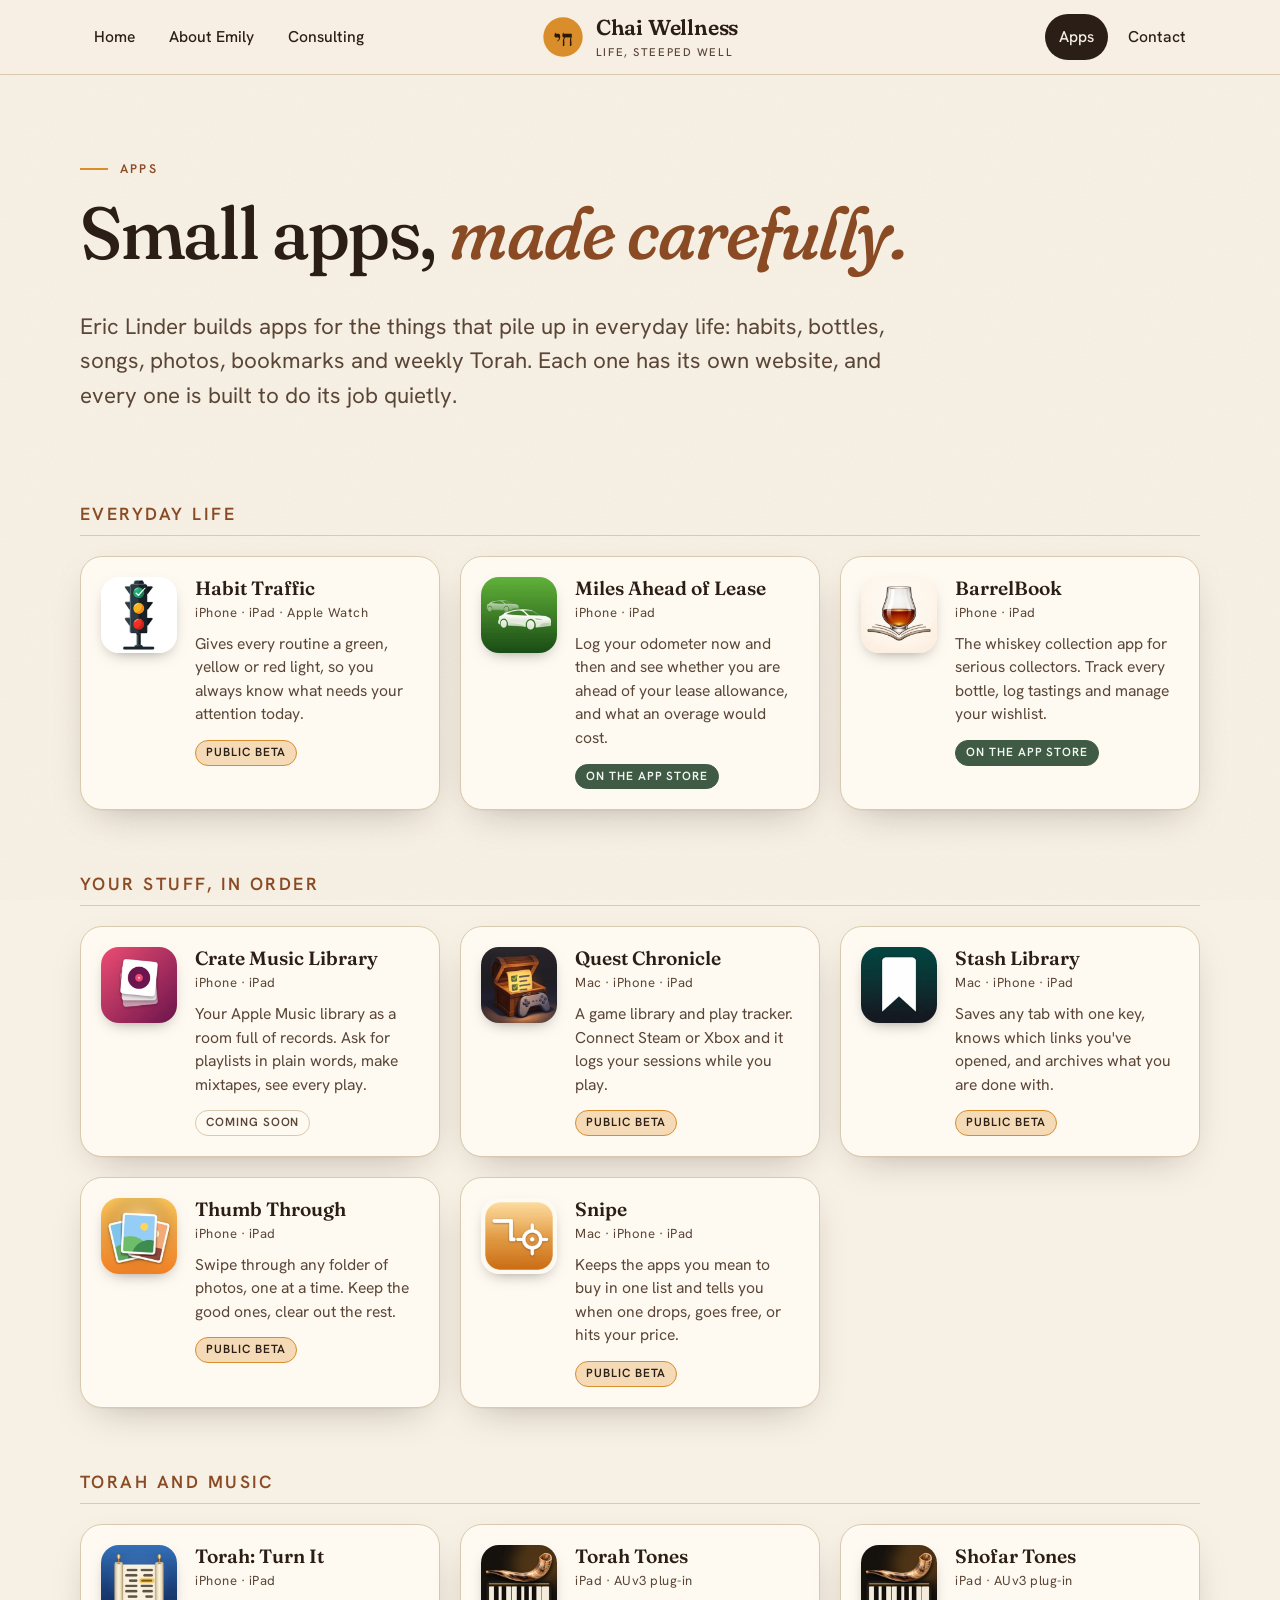
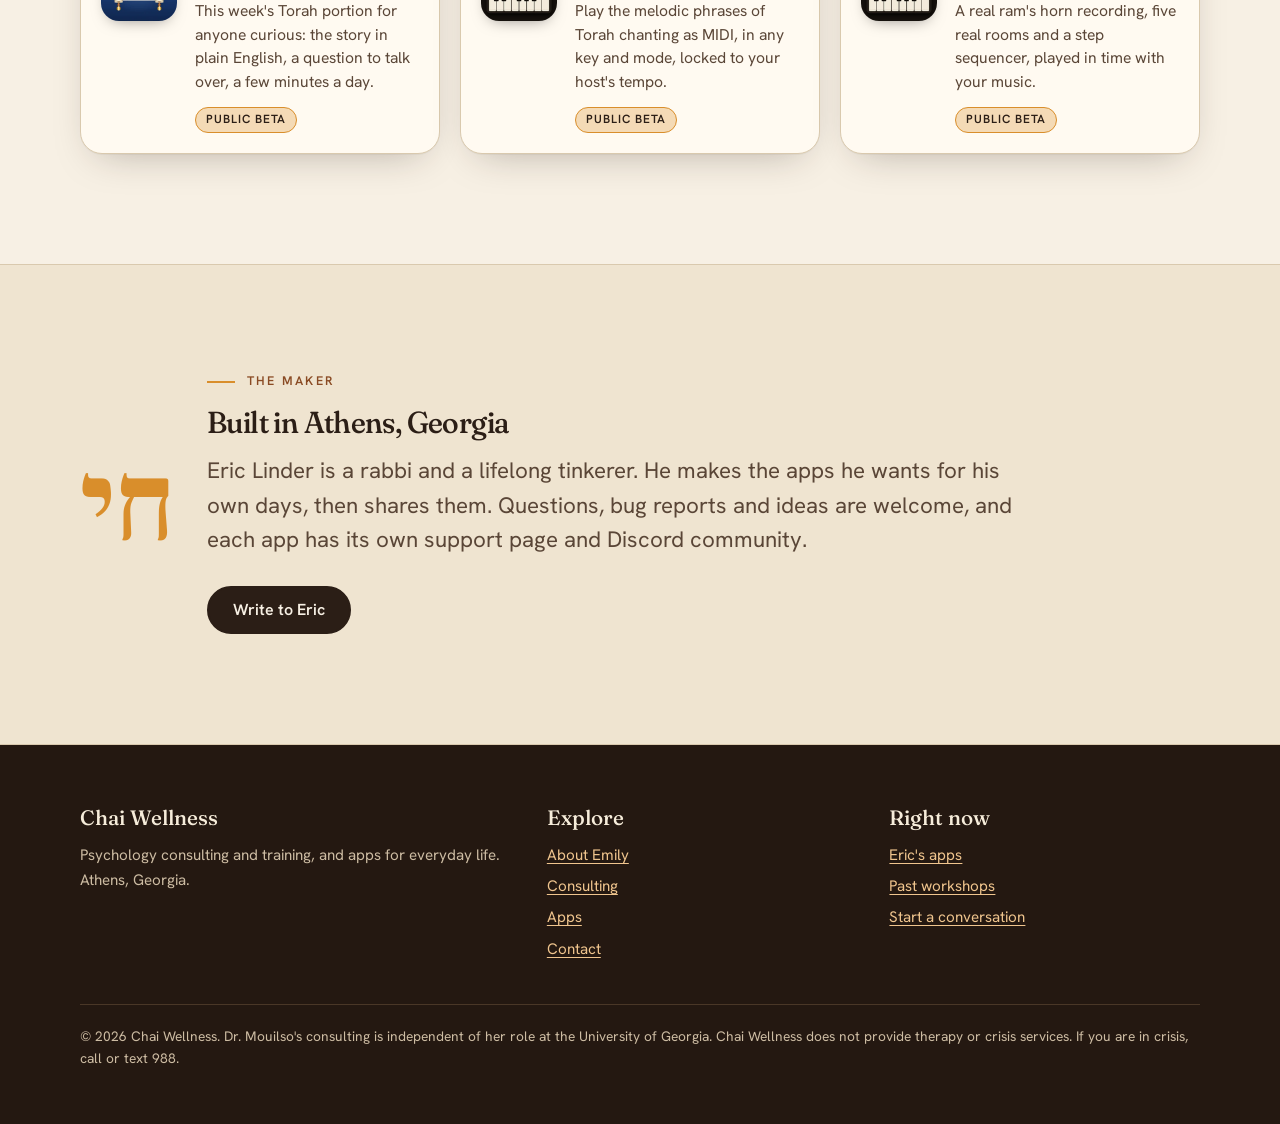
==== apps.html @ d5beda2e "Chai Wellness website" ====
<!doctype html>
<html lang="en">
<head>
<meta charset="utf-8">
<meta name="viewport" content="width=device-width, initial-scale=1">
<title>Apps by Eric Linder | Chai Wellness</title>
<meta name="description" content="Eleven small, careful apps for iPhone, iPad, Mac and Apple Watch: habits, collections, music, photos, prices, and Torah.">
<meta property="og:title" content="Apps by Eric Linder | Chai Wellness">
<meta property="og:description" content="Eleven small, careful apps for iPhone, iPad, Mac and Apple Watch: habits, collections, music, photos, prices, and Torah.">
<meta property="og:type" content="website">
<meta property="og:image" content="og-image.jpg">
<meta name="twitter:card" content="summary_large_image">
<meta name="theme-color" content="#f7f0e4">
<link rel="icon" href="favicon.svg" type="image/svg+xml">
<link rel="apple-touch-icon" href="apple-touch-icon.png">
<link rel="preconnect" href="https://fonts.googleapis.com"><link rel="preconnect" href="https://fonts.gstatic.com" crossorigin><link rel="stylesheet" href="https://fonts.googleapis.com/css2?family=Fraunces:ital,opsz,wght,SOFT@0,9..144,300..700,0..100;1,9..144,300..700,0..100&amp;family=Frank+Ruhl+Libre:wght@700&amp;family=Hanken+Grotesk:wght@400;500;600&amp;display=swap">
<link rel="stylesheet" href="style.css">
</head>
<body>
<a class="skip" href="#main">Skip to content</a>
<header class="site-head"><div class="wrap bar">
<nav class="left" aria-label="Main"><a href="index.html">Home</a><a href="emily.html">About Emily</a><a href="consulting.html">Consulting</a></nav>
<a class="brand" href="index.html" aria-label="Chai Wellness, home"><svg class="mark" viewBox="0 0 64 64" aria-hidden="true"><circle cx="32" cy="32" r="30" fill="#d98e2b"/><text x="32" y="45" text-anchor="middle" font-family="Frank Ruhl Libre, serif" font-weight="700" font-size="34" fill="#2b1a0a" direction="rtl">חי</text></svg><span><b>Chai Wellness</b><small>Life, steeped well</small></span></a>
<nav class="right" aria-label="More"><a href="apps.html" aria-current="page">Apps</a><a href="contact.html">Contact</a></nav>
</div></header>
<main id="main">

<section class="page-title"><div class="wrap">
<p class="eyebrow">Apps</p>
<h1>Small apps, <em>made carefully.</em></h1>
<p class="lede">Eric Linder builds apps for the things that pile up in everyday life: habits, bottles, songs, photos, bookmarks and weekly Torah. Each one has its own website, and every one is built to do its job quietly.</p>
</div></section>

<section id="all" style="padding-top:20px"><div class="wrap">
<div class="app-group"><h3>Everyday life</h3><div class="apps"><a class="app" href="https://habittraffic.com" rel="noopener"><img src="img/apps/habit-traffic.webp" width="76" height="76" alt="" loading="lazy"><div><h4>Habit Traffic</h4><div class="plat">iPhone · iPad · Apple Watch</div><p>Gives every routine a green, yellow or red light, so you always know what needs your attention today.</p><span class="tag beta">Public beta</span></div></a><a class="app" href="https://apps.apple.com/us/app/miles-ahead-of-lease/id6751857922" rel="noopener"><img src="img/apps/miles-ahead.webp" width="76" height="76" alt="" loading="lazy"><div><h4>Miles Ahead of Lease</h4><div class="plat">iPhone · iPad</div><p>Log your odometer now and then and see whether you are ahead of your lease allowance, and what an overage would cost.</p><span class="tag live">On the App Store</span></div></a><a class="app" href="https://apps.apple.com/us/app/barrelbook/id6751058765" rel="noopener"><img src="img/apps/barrelbook.webp" width="76" height="76" alt="" loading="lazy"><div><h4>BarrelBook</h4><div class="plat">iPhone · iPad</div><p>The whiskey collection app for serious collectors. Track every bottle, log tastings and manage your wishlist.</p><span class="tag live">On the App Store</span></div></a></div></div><div class="app-group"><h3>Your stuff, in order</h3><div class="apps"><a class="app" href="https://cratemusicapp.com" rel="noopener"><img src="img/apps/crate.webp" width="76" height="76" alt="" loading="lazy"><div><h4>Crate Music Library</h4><div class="plat">iPhone · iPad</div><p>Your Apple Music library as a room full of records. Ask for playlists in plain words, make mixtapes, see every play.</p><span class="tag soon">Coming soon</span></div></a><a class="app" href="https://questchronicleapp.com" rel="noopener"><img src="img/apps/quest-chronicle.webp" width="76" height="76" alt="" loading="lazy"><div><h4>Quest Chronicle</h4><div class="plat">Mac · iPhone · iPad</div><p>A game library and play tracker. Connect Steam or Xbox and it logs your sessions while you play.</p><span class="tag beta">Public beta</span></div></a><a class="app" href="https://stashlibraryapp.com" rel="noopener"><img src="img/apps/stash.webp" width="76" height="76" alt="" loading="lazy"><div><h4>Stash Library</h4><div class="plat">Mac · iPhone · iPad</div><p>Saves any tab with one key, knows which links you&#x27;ve opened, and archives what you are done with.</p><span class="tag beta">Public beta</span></div></a><a class="app" href="https://thumbthroughapp.com" rel="noopener"><img src="img/apps/thumb-through.webp" width="76" height="76" alt="" loading="lazy"><div><h4>Thumb Through</h4><div class="plat">iPhone · iPad</div><p>Swipe through any folder of photos, one at a time. Keep the good ones, clear out the rest.</p><span class="tag beta">Public beta</span></div></a><a class="app" href="https://snipeappsales.com" rel="noopener"><img src="img/apps/snipe.webp" width="76" height="76" alt="" loading="lazy"><div><h4>Snipe</h4><div class="plat">Mac · iPhone · iPad</div><p>Keeps the apps you mean to buy in one list and tells you when one drops, goes free, or hits your price.</p><span class="tag beta">Public beta</span></div></a></div></div><div class="app-group"><h3>Torah and music</h3><div class="apps"><a class="app" href="https://torahturnit.com" rel="noopener"><img src="img/apps/torah-turn-it.webp" width="76" height="76" alt="" loading="lazy"><div><h4>Torah: Turn It</h4><div class="plat">iPhone · iPad</div><p>This week&#x27;s Torah portion for anyone curious: the story in plain English, a question to talk over, a few minutes a day.</p><span class="tag beta">Public beta</span></div></a><a class="app" href="https://torahtones.com" rel="noopener"><img src="img/apps/torah-tones.webp" width="76" height="76" alt="" loading="lazy"><div><h4>Torah Tones</h4><div class="plat">iPad · AUv3 plug-in</div><p>Play the melodic phrases of Torah chanting as MIDI, in any key and mode, locked to your host&#x27;s tempo.</p><span class="tag beta">Public beta</span></div></a><a class="app" href="https://eroxx.github.io/shofartones-website/" rel="noopener"><img src="img/apps/shofar-tones.webp" width="76" height="76" alt="" loading="lazy"><div><h4>Shofar Tones</h4><div class="plat">iPad · AUv3 plug-in</div><p>A real ram&#x27;s horn recording, five real rooms and a step sequencer, played in time with your music.</p><span class="tag beta">Public beta</span></div></a></div></div>
</div></section>

<section class="band"><div class="wrap maker">
<div class="he" lang="he" dir="rtl" aria-hidden="true">חי</div>
<div>
<p class="eyebrow">The maker</p>
<h2 style="font-size:1.9rem">Built in Athens, Georgia</h2>
<p class="lede" style="margin-bottom:0">Eric Linder is a rabbi and a lifelong tinkerer. He makes the apps he wants for his own days, then shares them. Questions, bug reports and ideas are welcome, and each app has its own support page and Discord community.</p>
<div class="btn-row"><a class="btn" href="contact.html">Write to Eric</a></div>
</div>
</div></section>
</main>
<footer><div class="wrap">
<div class="foot">
<div><b>Chai Wellness</b><p>Psychology consulting and training, and apps for everyday life. Athens, Georgia.</p></div>
<div><b>Explore</b><ul><li><a href="emily.html">About Emily</a></li><li><a href="consulting.html">Consulting</a></li><li><a href="apps.html">Apps</a></li><li><a href="contact.html">Contact</a></li></ul></div>
<div><b>Right now</b><ul><li><a href="apps.html#all">Eric's apps</a></li><li><a href="consulting.html#engagements">Past workshops</a></li><li><a href="contact.html">Start a conversation</a></li></ul></div>
</div>
<p class="fine">&copy; 2026 Chai Wellness. Dr. Mouilso's consulting is independent of her role at the University of Georgia. Chai Wellness does not provide therapy or crisis services. If you are in crisis, call or text 988.</p>
</div></footer>
<script src="site.js" defer></script>
</body>
</html>
---- style.css ----
/* Chai Wellness: warm editorial. Paper, tea-brown ink, saffron and cardamom. */
:root {
  --paper: #f7f0e4;
  --paper-2: #efe4d0;
  --card: #fffaf1;
  --ink: #2b1e16;
  --ink-soft: #5a4637;
  --line: #d9c9ae;
  --chai: #8a4b24;
  --saffron: #d98e2b;
  --cardamom: #3f5b45;
  --on-dark: #f6ecda;
  --night: #241811;
  --shadow: 0 1px 0 rgba(43,30,22,.04), 0 14px 40px -18px rgba(43,30,22,.35);
  --display: "Fraunces", "Iowan Old Style", Georgia, serif;
  --body: "Hanken Grotesk", "Avenir Next", "Helvetica Neue", sans-serif;
  --hebrew: "Frank Ruhl Libre", "Times New Roman", serif;
  --max: 1120px;
  color-scheme: light dark;
}
@media (prefers-color-scheme: dark) {
  :root:not([data-theme="light"]) {
    --paper: #1c140e; --paper-2: #261b13; --card: #2a1e15;
    --ink: #f3e9d8; --ink-soft: #cdbca3; --line: #4a3727;
    --chai: #e6a465; --cardamom: #9cc2a3; --night: #120c08;
    --shadow: 0 14px 40px -18px rgba(0,0,0,.7);
  }
}
* { box-sizing: border-box; }
[hidden] { display: none !important; }
html { scroll-behavior: smooth; }
body {
  margin: 0; background: var(--paper); color: var(--ink);
  font: 400 1.0625rem/1.65 var(--body); -webkit-font-smoothing: antialiased;
}
body::before { /* paper grain */
  content: ""; position: fixed; inset: 0; pointer-events: none; z-index: 0; opacity: .5;
  background-image: url("data:image/svg+xml;utf8,<svg xmlns='http://www.w3.org/2000/svg' width='160' height='160'><filter id='n'><feTurbulence type='fractalNoise' baseFrequency='.85' numOctaves='2' stitchTiles='stitch'/><feColorMatrix values='0 0 0 0 .35  0 0 0 0 .25  0 0 0 0 .15  0 0 0 .055 0'/></filter><rect width='100%' height='100%' filter='url(%23n)'/></svg>");
}
main, header, footer { position: relative; z-index: 1; }
a { color: var(--chai); text-underline-offset: .2em; text-decoration-thickness: 1px; }
a:hover { text-decoration-thickness: 2px; }
:focus-visible { outline: 3px solid var(--saffron); outline-offset: 3px; border-radius: 4px; }
img { max-width: 100%; display: block; }
.wrap { width: min(var(--max), 100% - 40px); margin-inline: auto; }
.skip { position: absolute; left: -999px; top: 8px; background: var(--ink); color: var(--paper); padding: 10px 14px; border-radius: 8px; z-index: 10; }
.skip:focus { left: 12px; }

/* ---------- header: name centered, links either side (the theme she likes) ---------- */
.site-head { border-bottom: 1px solid var(--line); background: color-mix(in srgb, var(--paper) 88%, transparent); backdrop-filter: blur(10px); position: sticky; top: 0; z-index: 5; }
.bar { display: grid; grid-template-columns: 1fr auto 1fr; align-items: center; gap: 24px; padding: 14px 0; }
.bar nav { display: flex; gap: 6px; }
.bar nav.left { justify-content: flex-start; }
.bar nav.right { justify-content: flex-end; }
.bar nav a { color: var(--ink); text-decoration: none; font-weight: 500; font-size: .98rem; padding: 10px 14px; border-radius: 999px; transition: background .15s; }
.bar nav a:hover { background: var(--paper-2); }
.bar nav a[aria-current="page"] { background: var(--ink); color: var(--paper); }
.brand { display: flex; align-items: center; gap: 12px; text-decoration: none; color: var(--ink); }
.brand .mark { width: 42px; height: 42px; }
.brand b { font: 600 1.35rem/1 var(--display); font-variation-settings: "SOFT" 100, "opsz" 36; letter-spacing: -.01em; }
.brand small { display: block; font: 500 .7rem/1.2 var(--body); letter-spacing: .14em; text-transform: uppercase; color: var(--ink-soft); margin-top: 3px; }
@media (max-width: 860px) {
  .bar { grid-template-columns: 1fr; justify-items: center; gap: 8px; padding: 12px 0 8px; }
  .brand { order: -1; }
  .bar nav { flex-wrap: wrap; justify-content: center !important; gap: 2px; }
  .bar nav a { padding: 8px 12px; font-size: .95rem; }
  .site-head { position: static; }
}

/* ---------- type ---------- */
h1, h2, h3 { font-family: var(--display); font-variation-settings: "SOFT" 60, "opsz" 72; font-weight: 500; line-height: 1.08; letter-spacing: -.02em; margin: 0 0 .5em; }
h1 { font-size: clamp(2.5rem, 6vw, 4.6rem); }
h2 { font-size: clamp(1.8rem, 3.6vw, 2.7rem); }
h3 { font-size: 1.35rem; letter-spacing: -.01em; }
h1 em, h2 em { font-style: italic; color: var(--chai); font-variation-settings: "SOFT" 100, "opsz" 72; }
p { margin: 0 0 1em; }
.eyebrow { font: 600 .78rem/1 var(--body); letter-spacing: .18em; text-transform: uppercase; color: var(--chai); margin-bottom: 18px; display: flex; align-items: center; gap: 12px; }
.eyebrow::before { content: ""; width: 28px; height: 2px; background: var(--saffron); }
.lede { font-size: clamp(1.15rem, 1.8vw, 1.4rem); line-height: 1.55; color: var(--ink-soft); max-width: 36em; }
.he { font-family: var(--hebrew); font-weight: 700; }
section { padding: clamp(56px, 9vw, 110px) 0; }
.band { background: var(--paper-2); border-block: 1px solid var(--line); }
.dark-band { background: var(--night); color: var(--on-dark); --ink-soft: #cdbca3; --chai: #f0b36f; border: 0; }
.dark-band .lede { color: #d8c8ae; }

/* ---------- buttons ---------- */
.btn { display: inline-flex; align-items: center; gap: 10px; min-height: 48px; padding: 0 24px; border-radius: 999px; background: var(--ink); color: var(--paper); text-decoration: none; font-weight: 600; border: 2px solid var(--ink); transition: transform .15s, background .15s, color .15s; cursor: pointer; font-size: 1rem; font-family: inherit; }
.btn:hover { transform: translateY(-2px); }
.btn.ghost { background: transparent; color: var(--ink); }
.btn.ghost:hover { background: var(--ink); color: var(--paper); }
.dark-band .btn { background: var(--saffron); border-color: var(--saffron); color: #2b1a0a; }
.btn-row { display: flex; flex-wrap: wrap; gap: 12px; margin-top: 28px; }

/* ---------- home hero ---------- */
.hero { padding-top: clamp(48px, 7vw, 96px); overflow: hidden; }
.hero-grid { display: grid; grid-template-columns: 1.15fr .85fr; gap: clamp(24px, 5vw, 72px); align-items: center; }
.hero h1 { max-width: 11em; }
.cup { position: relative; aspect-ratio: 1; max-width: 440px; margin-inline: auto; width: 100%; display: grid; place-items: center; }
.cup .disc { position: absolute; inset: 8%; border-radius: 50%; background: radial-gradient(circle at 35% 30%, #f0b66d, var(--saffron) 55%, #b8721a); box-shadow: var(--shadow), inset 0 -18px 40px rgba(90,40,0,.25); }
.cup .glyph { position: relative; font-size: clamp(7rem, 17vw, 12rem); line-height: 1; color: #2b1a0a; transform: translateY(8%); direction: rtl; }
.cup .eighteen { position: absolute; right: 4%; bottom: 8%; background: var(--card); color: var(--ink); border: 1px solid var(--line); border-radius: 999px; padding: 8px 16px; font-size: .85rem; font-weight: 600; box-shadow: var(--shadow); }
.steam { position: absolute; left: 50%; top: -16%; width: 44%; transform: translateX(-50%); height: 30%; overflow: visible; }
.steam path { fill: none; stroke: var(--chai); stroke-width: 3.5; stroke-linecap: round; opacity: .55; stroke-dasharray: 90; animation: rise 4.5s ease-in-out infinite; }
.steam path:nth-child(2) { animation-delay: -1.5s; opacity: .4; }
.steam path:nth-child(3) { animation-delay: -3s; opacity: .3; }
@keyframes rise { 0% { stroke-dashoffset: 90; } 50% { stroke-dashoffset: 0; } 100% { stroke-dashoffset: -90; } }
@media (prefers-reduced-motion: reduce) { .steam path { animation: none; stroke-dashoffset: 0; } html { scroll-behavior: auto; } .btn { transition: none; } }
@media (max-width: 860px) { .hero-grid { grid-template-columns: 1fr; } .cup { max-width: 320px; order: -1; } }

/* ---------- the two doors ---------- */
.doors { display: grid; grid-template-columns: 1fr 1fr; gap: 24px; }
.door { background: var(--card); border: 1px solid var(--line); border-radius: 28px; padding: clamp(24px, 3.4vw, 40px); box-shadow: var(--shadow); display: flex; flex-direction: column; text-decoration: none; color: inherit; transition: transform .2s; }
.door:hover { transform: translateY(-4px); }
.door h3 { font-size: 1.8rem; margin-top: 18px; }
.door p { color: var(--ink-soft); }
.door .go { margin-top: auto; font-weight: 600; color: var(--chai); display: inline-flex; gap: 8px; }
.arch { width: 150px; aspect-ratio: 4/5; border-radius: 75px 75px 18px 18px; overflow: hidden; border: 3px solid var(--saffron); }
.arch img { width: 100%; height: 100%; object-fit: cover; object-position: 50% 20%; }
.icon-fan { display: grid; grid-template-columns: repeat(4, 1fr); gap: 10px; max-width: 380px; }
.icon-fan img { width: 100%; height: auto; aspect-ratio: 1; border-radius: 22%; box-shadow: 0 6px 16px -8px rgba(0,0,0,.5); }
@media (max-width: 760px) { .doors { grid-template-columns: 1fr; } }

/* ---------- meaning of chai ---------- */
.meanings { display: grid; grid-template-columns: repeat(3, 1fr); gap: 0; border-top: 1px solid var(--line); margin-top: 40px; }
.meaning { padding: 28px 28px 8px 0; }
.meaning + .meaning { padding-left: 28px; border-left: 1px solid var(--line); }
.meaning .big { font: 500 2.6rem/1 var(--display); color: var(--chai); display: block; margin-bottom: 10px; }
.meaning .big.he { font-size: 3rem; }
.meaning p { color: var(--ink-soft); }
@media (max-width: 760px) { .meanings { grid-template-columns: 1fr; } .meaning, .meaning + .meaning { padding: 24px 0 4px; border-left: 0; border-top: 1px solid var(--line); } .meaning:first-child { border-top: 0; } }

/* ---------- Emily page ---------- */
.profile { display: grid; grid-template-columns: 420px 1fr; gap: clamp(28px, 6vw, 80px); align-items: start; }
.profile .portrait { position: sticky; top: 100px; }
.portrait .frame { border-radius: 210px 210px 24px 24px; overflow: hidden; border: 4px solid var(--saffron); box-shadow: var(--shadow); aspect-ratio: 4/5; }
.portrait .frame img { width: 100%; height: 100%; object-fit: cover; }
.portrait .caption { margin-top: 16px; font-size: .95rem; color: var(--ink-soft); text-align: center; }
.facts { margin: 0; display: grid; gap: 0; }
.facts div { display: grid; grid-template-columns: 9.5em 1fr; gap: 16px; padding: 14px 0; border-top: 1px solid var(--line); }
.facts dt { font: 600 .78rem/1.6 var(--body); letter-spacing: .12em; text-transform: uppercase; color: var(--chai); }
.facts dd { margin: 0; }
.chips { display: flex; flex-wrap: wrap; gap: 10px; padding: 0; list-style: none; margin: 0; }
.chips li { border: 1px solid var(--line); background: var(--card); border-radius: 999px; padding: 8px 16px; font-weight: 500; font-size: .96rem; }
.prose { max-width: 40em; }
.prose p { font-size: 1.12rem; }
.prose p:first-of-type::first-letter { font: 500 3.6em/.85 var(--display); float: left; padding: 6px 12px 0 0; color: var(--chai); }
.cols2 { display: grid; grid-template-columns: 1fr 1fr; gap: clamp(24px, 5vw, 64px); }
.plain-list { list-style: none; padding: 0; margin: 0; }
.plain-list li { padding: 12px 0; border-top: 1px solid var(--line); }
.plain-list li span { display: block; color: var(--ink-soft); font-size: .95rem; }
@media (max-width: 900px) { .profile { grid-template-columns: 1fr; } .profile .portrait { position: static; max-width: 340px; margin-inline: auto; } .cols2 { grid-template-columns: 1fr; } .facts div { grid-template-columns: 1fr; gap: 2px; } }

/* ---------- Consulting ---------- */
.page-title { padding: clamp(48px, 7vw, 88px) 0 clamp(24px, 4vw, 48px); }
.offer-grid { display: grid; grid-template-columns: repeat(2, 1fr); gap: 24px; }
.offer { background: var(--card); border: 1px solid var(--line); border-radius: 24px; padding: 32px; box-shadow: var(--shadow); position: relative; }
.offer .n { font: 500 .9rem/1 var(--display); color: var(--chai); letter-spacing: .1em; margin-bottom: 20px; display: block; }
.offer ul { margin: 14px 0 0; padding-left: 1.1em; color: var(--ink-soft); }
.offer li { margin: 4px 0; }
@media (max-width: 760px) { .offer-grid { grid-template-columns: 1fr; } }
.engagements { list-style: none; padding: 0; margin: 0; }
.engagements li { display: grid; grid-template-columns: 7.5em 1fr; gap: 20px; padding: 18px 0; border-top: 1px solid var(--line); }
.engagements time { font: 600 .85rem/1.9 var(--body); color: var(--chai); letter-spacing: .06em; }
.engagements b { display: block; font-weight: 600; }
.engagements span { color: var(--ink-soft); font-size: .96rem; }
@media (max-width: 600px) { .engagements li { grid-template-columns: 1fr; gap: 2px; } }
.note { border-left: 4px solid var(--saffron); padding: 4px 0 4px 20px; color: var(--ink-soft); max-width: 44em; }

/* ---------- Apps ---------- */
.app-group + .app-group { margin-top: 64px; }
.app-group h3 { font-size: 1.1rem; font-family: var(--body); letter-spacing: .14em; text-transform: uppercase; font-weight: 600; color: var(--chai); margin-bottom: 20px; padding-bottom: 12px; border-bottom: 1px solid var(--line); }
.apps { display: grid; grid-template-columns: repeat(auto-fill, minmax(320px, 1fr)); gap: 20px; }
.app { display: grid; grid-template-columns: 76px 1fr; gap: 18px; background: var(--card); border: 1px solid var(--line); border-radius: 22px; padding: 20px; text-decoration: none; color: inherit; box-shadow: var(--shadow); transition: transform .2s; }
.app:hover { transform: translateY(-3px); }
.app img { width: 76px; height: 76px; border-radius: 18px; box-shadow: 0 6px 16px -8px rgba(0,0,0,.5); }
.app h4 { font: 600 1.2rem/1.2 var(--display); margin: 0 0 2px; }
.app .plat { font-size: .82rem; color: var(--ink-soft); letter-spacing: .04em; margin-bottom: 8px; }
.app p { font-size: .98rem; line-height: 1.5; color: var(--ink-soft); margin: 0 0 10px; }
.tag { display: inline-block; font: 600 .74rem/1 var(--body); letter-spacing: .08em; text-transform: uppercase; padding: 6px 10px; border-radius: 999px; border: 1px solid var(--line); }
.tag.live { background: var(--cardamom); color: #f2f7f1; border-color: var(--cardamom); }
.tag.beta { color: var(--ink); background: color-mix(in srgb, var(--saffron) 30%, transparent); border-color: var(--saffron); }
.tag.soon { color: var(--ink-soft); }
@media (prefers-color-scheme: dark) { :root:not([data-theme="light"]) .tag.live { background: #335a3d; } }
.maker { display: grid; grid-template-columns: auto 1fr; gap: 32px; align-items: center; }
.maker .he { font-size: clamp(4rem, 10vw, 7rem); line-height: 1; color: var(--saffron); }
@media (max-width: 640px) { .maker { grid-template-columns: 1fr; gap: 8px; } }

/* ---------- Contact ---------- */
.form { display: grid; gap: 18px; max-width: 640px; }
.form label { display: grid; gap: 6px; font-weight: 600; font-size: .95rem; }
.form input, .form select, .form textarea { font: inherit; font-weight: 400; color: var(--ink); background: var(--card); border: 1.5px solid var(--line); border-radius: 14px; padding: 13px 16px; min-height: 48px; width: 100%; }
.form textarea { min-height: 150px; resize: vertical; }
.form input:focus, .form select:focus, .form textarea:focus { border-color: var(--chai); outline: 3px solid color-mix(in srgb, var(--saffron) 45%, transparent); }
.form .hint { font-weight: 400; color: var(--ink-soft); font-size: .88rem; }
.two { display: grid; grid-template-columns: 1fr 1fr; gap: 18px; }
@media (max-width: 600px) { .two { grid-template-columns: 1fr; } }
.crisis { background: var(--card); border: 1px solid var(--line); border-radius: 18px; padding: 18px 22px; max-width: 640px; font-size: .96rem; color: var(--ink-soft); margin-top: 32px; }
.status { min-height: 1.5em; font-weight: 600; color: var(--cardamom); }

/* ---------- footer ---------- */
footer { background: var(--night); color: #cdbca3; padding: 56px 0 40px; margin-top: 0; font-size: .95rem; }
footer a { color: #f0c58e; }
.foot { display: grid; grid-template-columns: 1.4fr 1fr 1fr; gap: 32px; }
.foot b { color: var(--on-dark); font-family: var(--display); font-size: 1.3rem; font-weight: 500; display: block; margin-bottom: 8px; }
.foot ul { list-style: none; margin: 0; padding: 0; }
.foot li { margin: 6px 0; }
.fine { margin-top: 36px; padding-top: 20px; border-top: 1px solid #4a3727; font-size: .86rem; }
@media (max-width: 760px) { .foot { grid-template-columns: 1fr; } }

/* ---------- entrance ---------- */
@media (prefers-reduced-motion: no-preference) {
  .rise { animation: up .7s cubic-bezier(.2,.7,.2,1) both; }
  .rise.d1 { animation-delay: .08s; } .rise.d2 { animation-delay: .18s; } .rise.d3 { animation-delay: .3s; }
  @keyframes up { from { opacity: 0; transform: translateY(16px); } to { opacity: 1; transform: none; } }
}
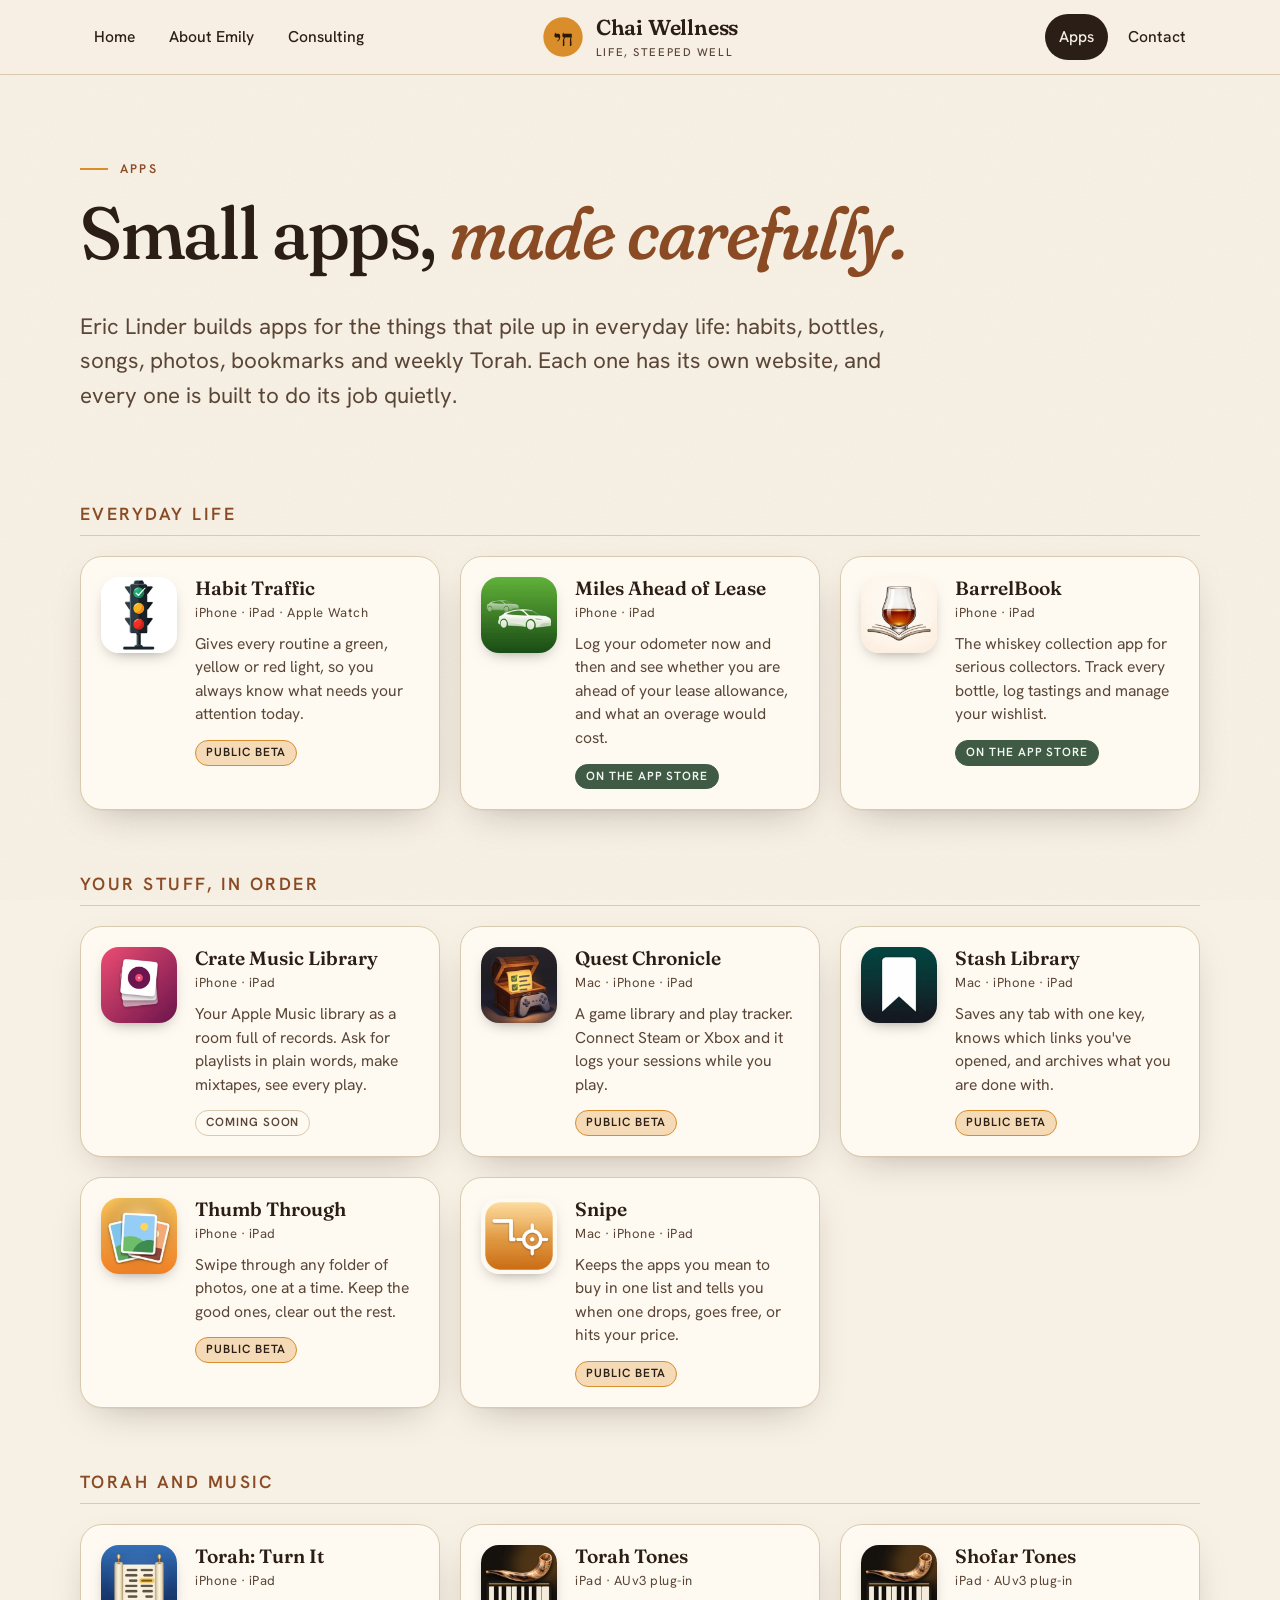
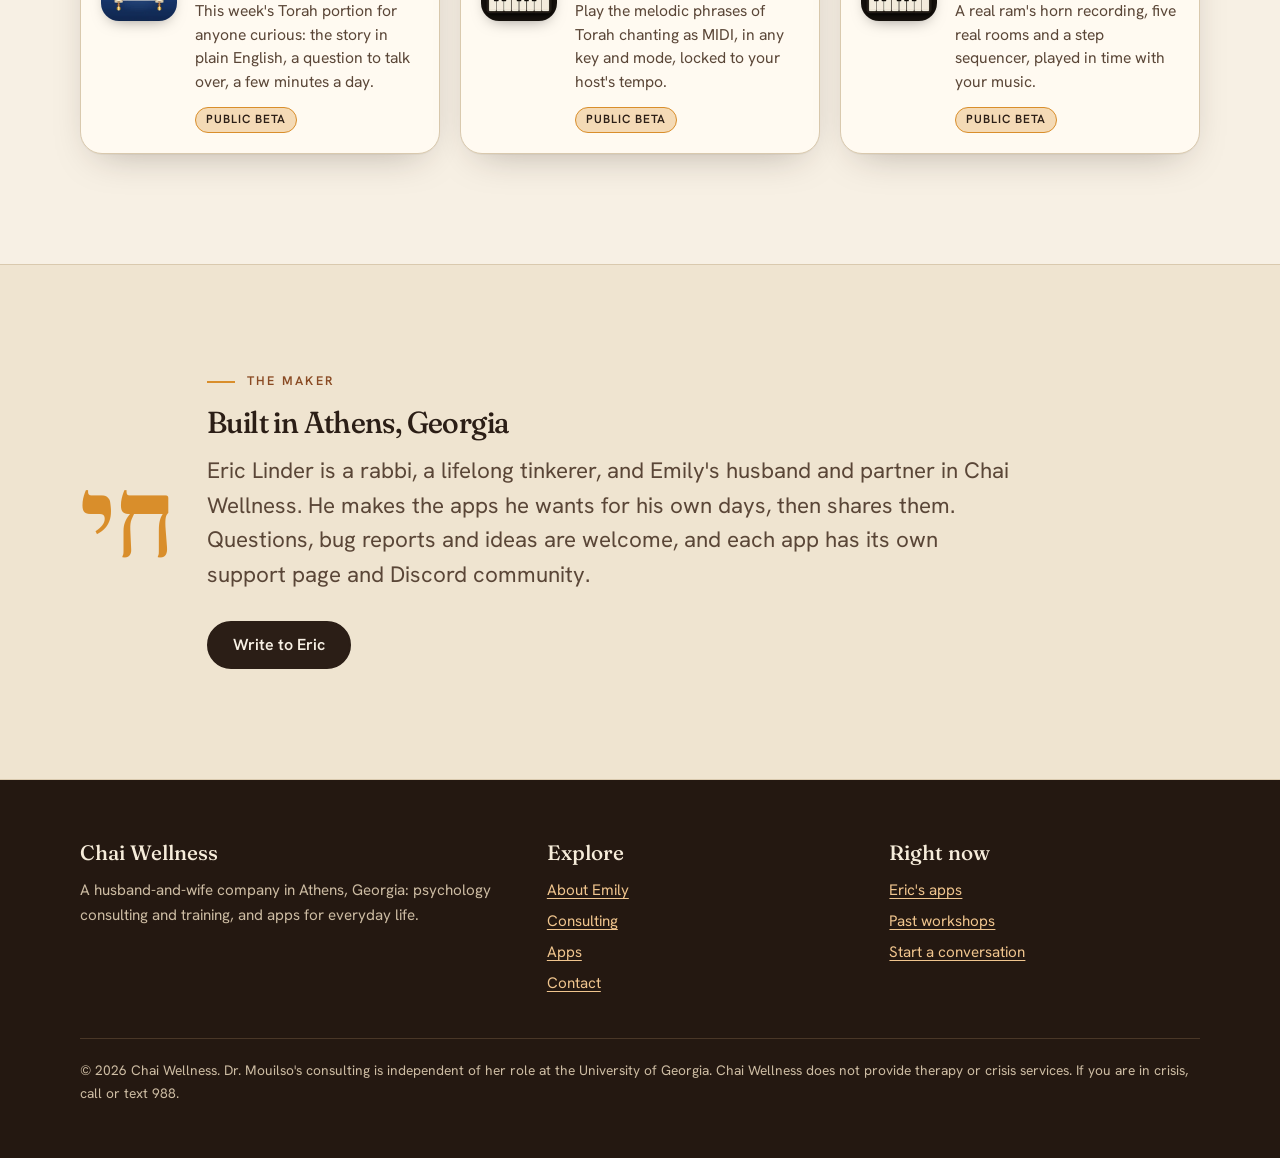
==== commit e4ac430d: "Professional hero: text-led with Emily and the apps beneath; husband-and-wife throughout" ====
--- a/apps.html
+++ b/apps.html
@@ -40,14 +40,14 @@
 <div>
 <p class="eyebrow">The maker</p>
 <h2 style="font-size:1.9rem">Built in Athens, Georgia</h2>
-<p class="lede" style="margin-bottom:0">Eric Linder is a rabbi and a lifelong tinkerer. He makes the apps he wants for his own days, then shares them. Questions, bug reports and ideas are welcome, and each app has its own support page and Discord community.</p>
+<p class="lede" style="margin-bottom:0">Eric Linder is a rabbi, a lifelong tinkerer, and Emily's husband and partner in Chai Wellness. He makes the apps he wants for his own days, then shares them. Questions, bug reports and ideas are welcome, and each app has its own support page and Discord community.</p>
 <div class="btn-row"><a class="btn" href="contact.html">Write to Eric</a></div>
 </div>
 </div></section>
 </main>
 <footer><div class="wrap">
 <div class="foot">
-<div><b>Chai Wellness</b><p>Psychology consulting and training, and apps for everyday life. Athens, Georgia.</p></div>
+<div><b>Chai Wellness</b><p>A husband-and-wife company in Athens, Georgia: psychology consulting and training, and apps for everyday life.</p></div>
 <div><b>Explore</b><ul><li><a href="emily.html">About Emily</a></li><li><a href="consulting.html">Consulting</a></li><li><a href="apps.html">Apps</a></li><li><a href="contact.html">Contact</a></li></ul></div>
 <div><b>Right now</b><ul><li><a href="apps.html#all">Eric's apps</a></li><li><a href="consulting.html#engagements">Past workshops</a></li><li><a href="contact.html">Start a conversation</a></li></ul></div>
 </div>
--- a/style.css
+++ b/style.css
@@ -93,19 +93,11 @@
 
 /* ---------- home hero ---------- */
 .hero { padding-top: clamp(48px, 7vw, 96px); overflow: hidden; }
-.hero-grid { display: grid; grid-template-columns: 1.15fr .85fr; gap: clamp(24px, 5vw, 72px); align-items: center; }
-.hero h1 { max-width: 11em; }
-.cup { position: relative; aspect-ratio: 1; max-width: 440px; margin-inline: auto; width: 100%; display: grid; place-items: center; }
-.cup .disc { position: absolute; inset: 8%; border-radius: 50%; background: radial-gradient(circle at 35% 30%, #f0b66d, var(--saffron) 55%, #b8721a); box-shadow: var(--shadow), inset 0 -18px 40px rgba(90,40,0,.25); }
-.cup .glyph { position: relative; font-size: clamp(7rem, 17vw, 12rem); line-height: 1; color: #2b1a0a; transform: translateY(8%); direction: rtl; }
-.cup .eighteen { position: absolute; right: 4%; bottom: 8%; background: var(--card); color: var(--ink); border: 1px solid var(--line); border-radius: 999px; padding: 8px 16px; font-size: .85rem; font-weight: 600; box-shadow: var(--shadow); }
-.steam { position: absolute; left: 50%; top: -16%; width: 44%; transform: translateX(-50%); height: 30%; overflow: visible; }
-.steam path { fill: none; stroke: var(--chai); stroke-width: 3.5; stroke-linecap: round; opacity: .55; stroke-dasharray: 90; animation: rise 4.5s ease-in-out infinite; }
-.steam path:nth-child(2) { animation-delay: -1.5s; opacity: .4; }
-.steam path:nth-child(3) { animation-delay: -3s; opacity: .3; }
-@keyframes rise { 0% { stroke-dashoffset: 90; } 50% { stroke-dashoffset: 0; } 100% { stroke-dashoffset: -90; } }
-@media (prefers-reduced-motion: reduce) { .steam path { animation: none; stroke-dashoffset: 0; } html { scroll-behavior: auto; } .btn { transition: none; } }
-@media (max-width: 860px) { .hero-grid { grid-template-columns: 1fr; } .cup { max-width: 320px; order: -1; } }
+.hero { padding-bottom: 8px; }
+.hero h1 { max-width: 13em; }
+.hero .lede { max-width: 40em; }
+.hero-doors { padding-top: 32px; padding-bottom: clamp(56px, 8vw, 96px); }
+@media (prefers-reduced-motion: reduce) { html { scroll-behavior: auto; } .btn { transition: none; } }
 
 /* ---------- the two doors ---------- */
 .doors { display: grid; grid-template-columns: 1fr 1fr; gap: 24px; }
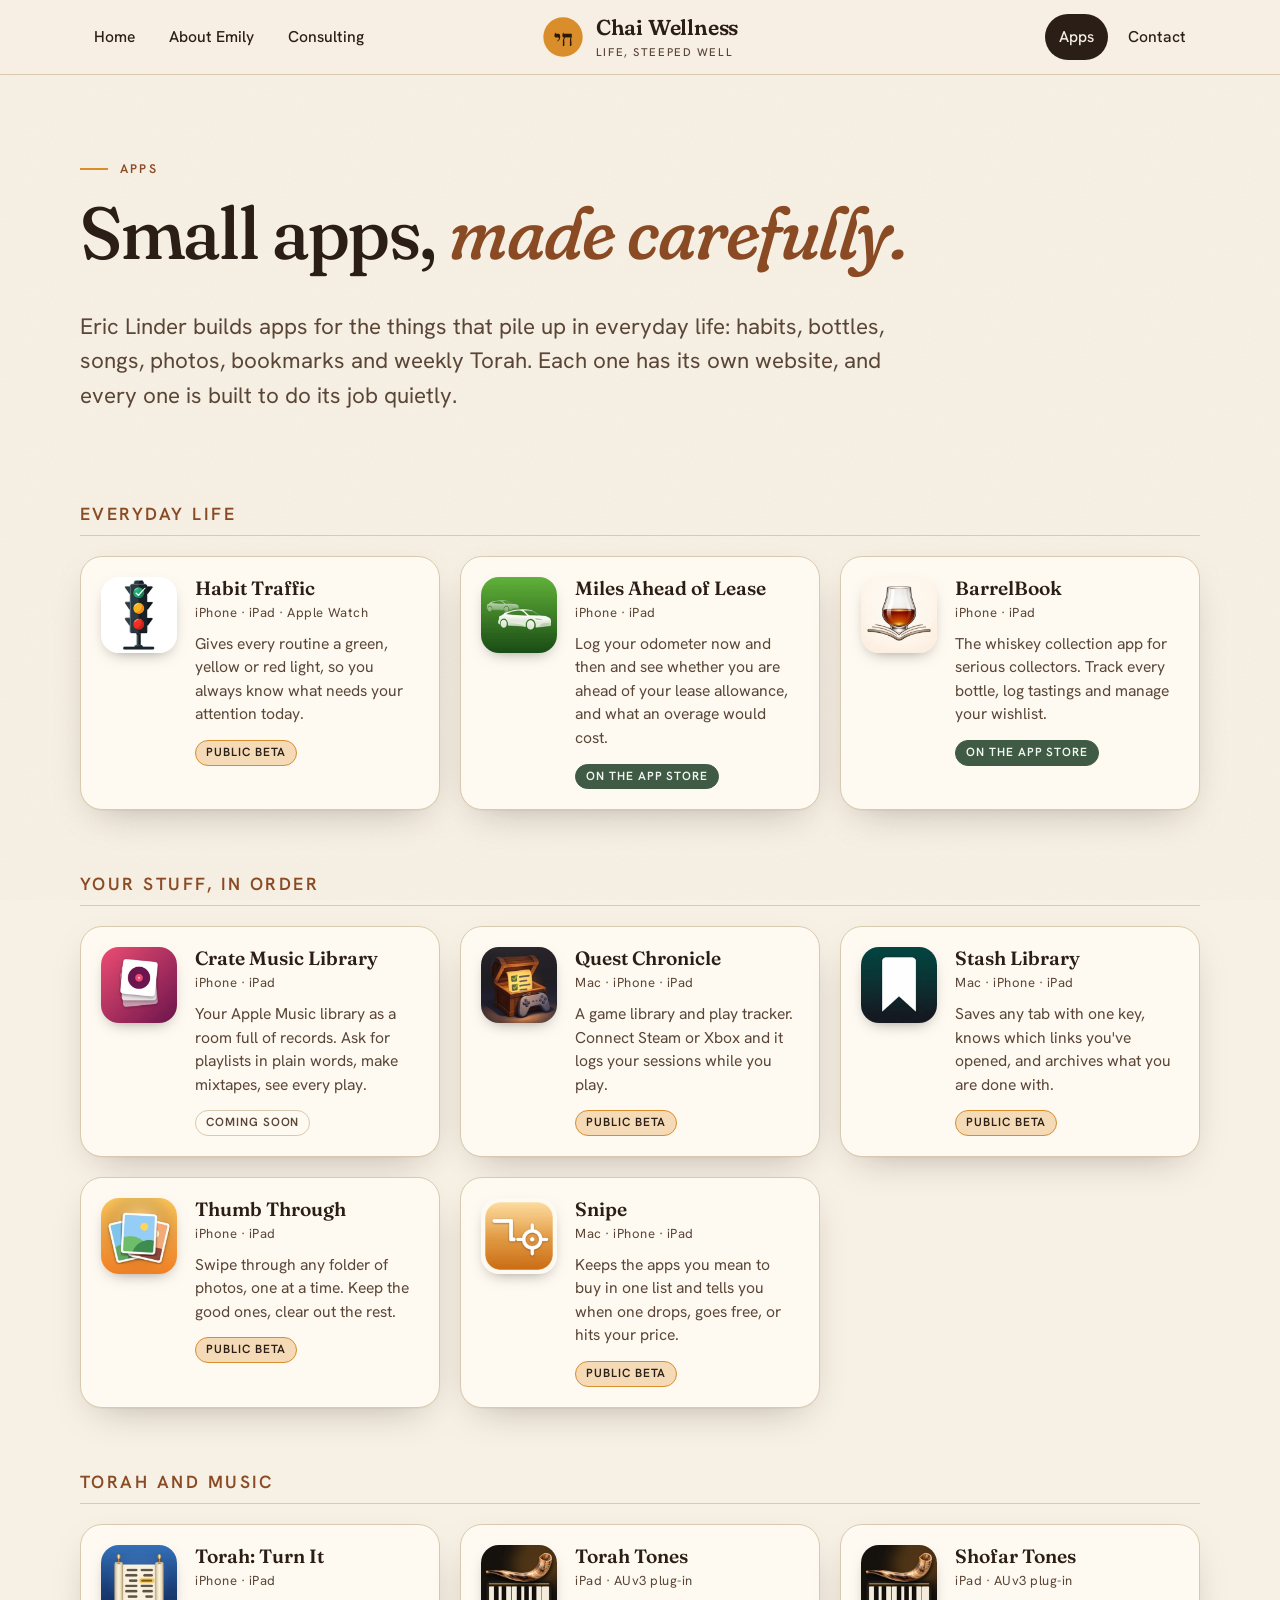
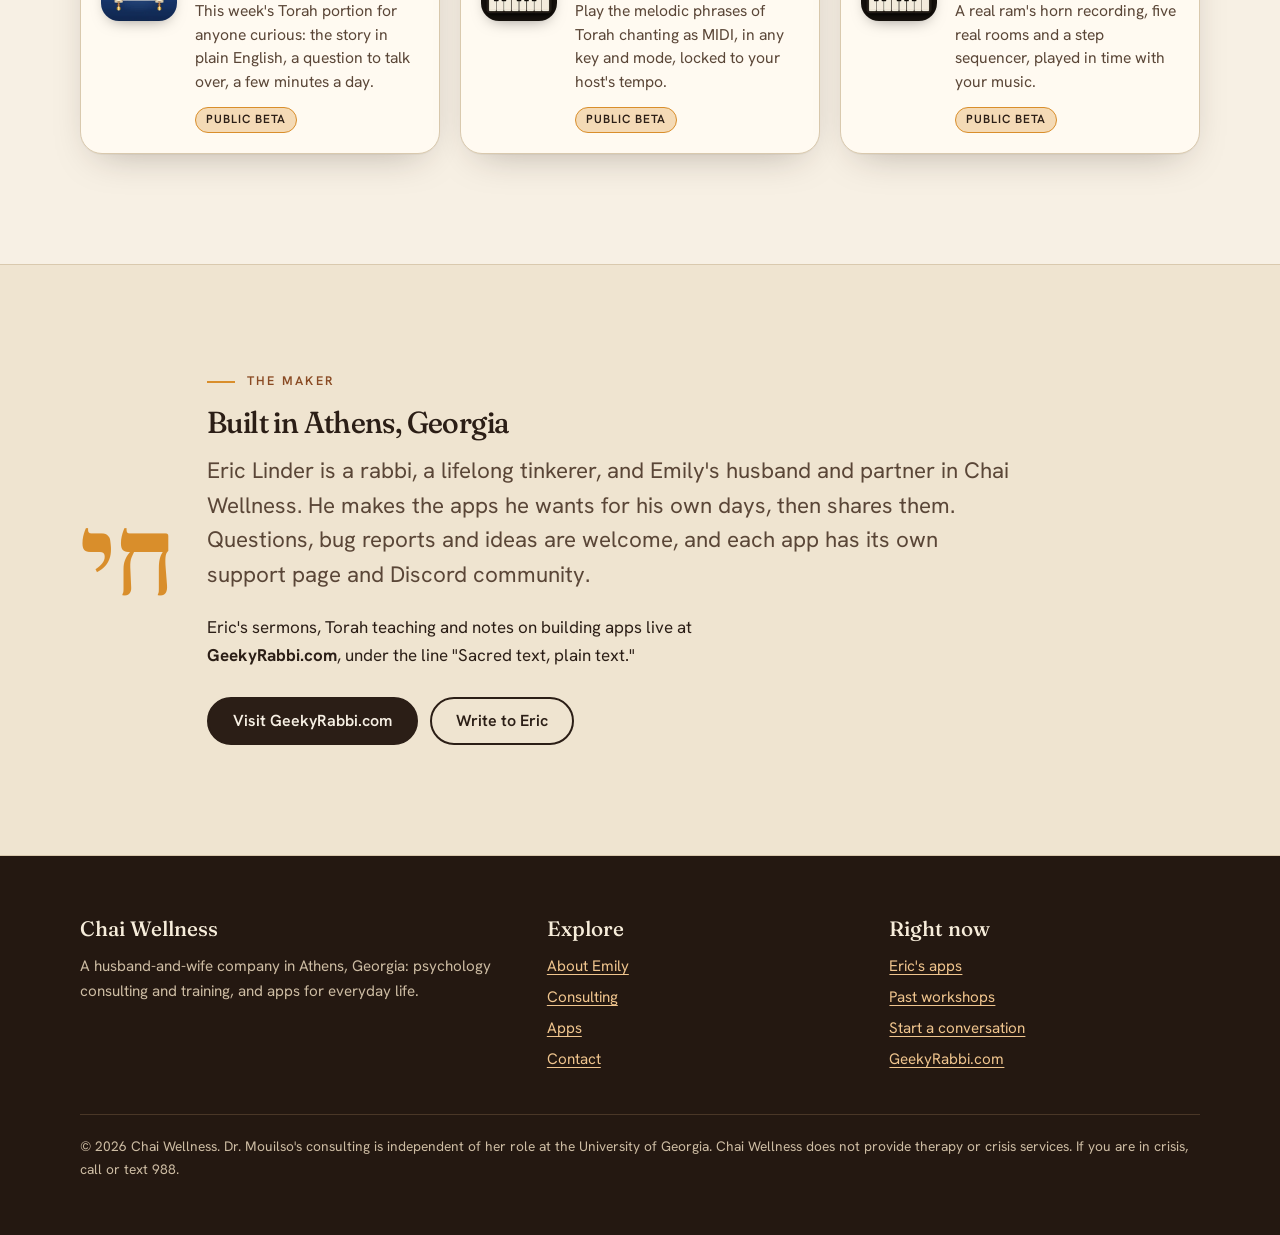
==== commit 00b6334c: "Link to GeekyRabbi.com with context" ====
--- a/apps.html
+++ b/apps.html
@@ -41,7 +41,8 @@
 <p class="eyebrow">The maker</p>
 <h2 style="font-size:1.9rem">Built in Athens, Georgia</h2>
 <p class="lede" style="margin-bottom:0">Eric Linder is a rabbi, a lifelong tinkerer, and Emily's husband and partner in Chai Wellness. He makes the apps he wants for his own days, then shares them. Questions, bug reports and ideas are welcome, and each app has its own support page and Discord community.</p>
-<div class="btn-row"><a class="btn" href="contact.html">Write to Eric</a></div>
+<p style="margin:20px 0 0;max-width:36em">Eric's sermons, Torah teaching and notes on building apps live at <b>GeekyRabbi.com</b>, under the line "Sacred text, plain text."</p>
+<div class="btn-row"><a class="btn" href="https://geekyrabbi.com" rel="noopener">Visit GeekyRabbi.com</a><a class="btn ghost" href="contact.html">Write to Eric</a></div>
 </div>
 </div></section>
 </main>
@@ -49,7 +50,7 @@
 <div class="foot">
 <div><b>Chai Wellness</b><p>A husband-and-wife company in Athens, Georgia: psychology consulting and training, and apps for everyday life.</p></div>
 <div><b>Explore</b><ul><li><a href="emily.html">About Emily</a></li><li><a href="consulting.html">Consulting</a></li><li><a href="apps.html">Apps</a></li><li><a href="contact.html">Contact</a></li></ul></div>
-<div><b>Right now</b><ul><li><a href="apps.html#all">Eric's apps</a></li><li><a href="consulting.html#engagements">Past workshops</a></li><li><a href="contact.html">Start a conversation</a></li></ul></div>
+<div><b>Right now</b><ul><li><a href="apps.html#all">Eric's apps</a></li><li><a href="consulting.html#engagements">Past workshops</a></li><li><a href="contact.html">Start a conversation</a></li><li><a href="https://geekyrabbi.com" rel="noopener">GeekyRabbi.com</a></li></ul></div>
 </div>
 <p class="fine">&copy; 2026 Chai Wellness. Dr. Mouilso's consulting is independent of her role at the University of Georgia. Chai Wellness does not provide therapy or crisis services. If you are in crisis, call or text 988.</p>
 </div></footer>
--- a/style.css
+++ b/style.css
@@ -113,7 +113,7 @@
 @media (max-width: 760px) { .doors { grid-template-columns: 1fr; } }
 
 /* ---------- meaning of chai ---------- */
-.meanings { display: grid; grid-template-columns: repeat(3, 1fr); gap: 0; border-top: 1px solid var(--line); margin-top: 40px; }
+.meanings { display: grid; grid-template-columns: repeat(2, 1fr); gap: 0; border-top: 1px solid var(--line); margin-top: 40px; }
 .meaning { padding: 28px 28px 8px 0; }
 .meaning + .meaning { padding-left: 28px; border-left: 1px solid var(--line); }
 .meaning .big { font: 500 2.6rem/1 var(--display); color: var(--chai); display: block; margin-bottom: 10px; }
@@ -205,3 +205,5 @@
   .rise.d1 { animation-delay: .08s; } .rise.d2 { animation-delay: .18s; } .rise.d3 { animation-delay: .3s; }
   @keyframes up { from { opacity: 0; transform: translateY(16px); } to { opacity: 1; transform: none; } }
 }
+
+.aside { margin: 28px 0 0; color: var(--ink-soft); max-width: 44em; }
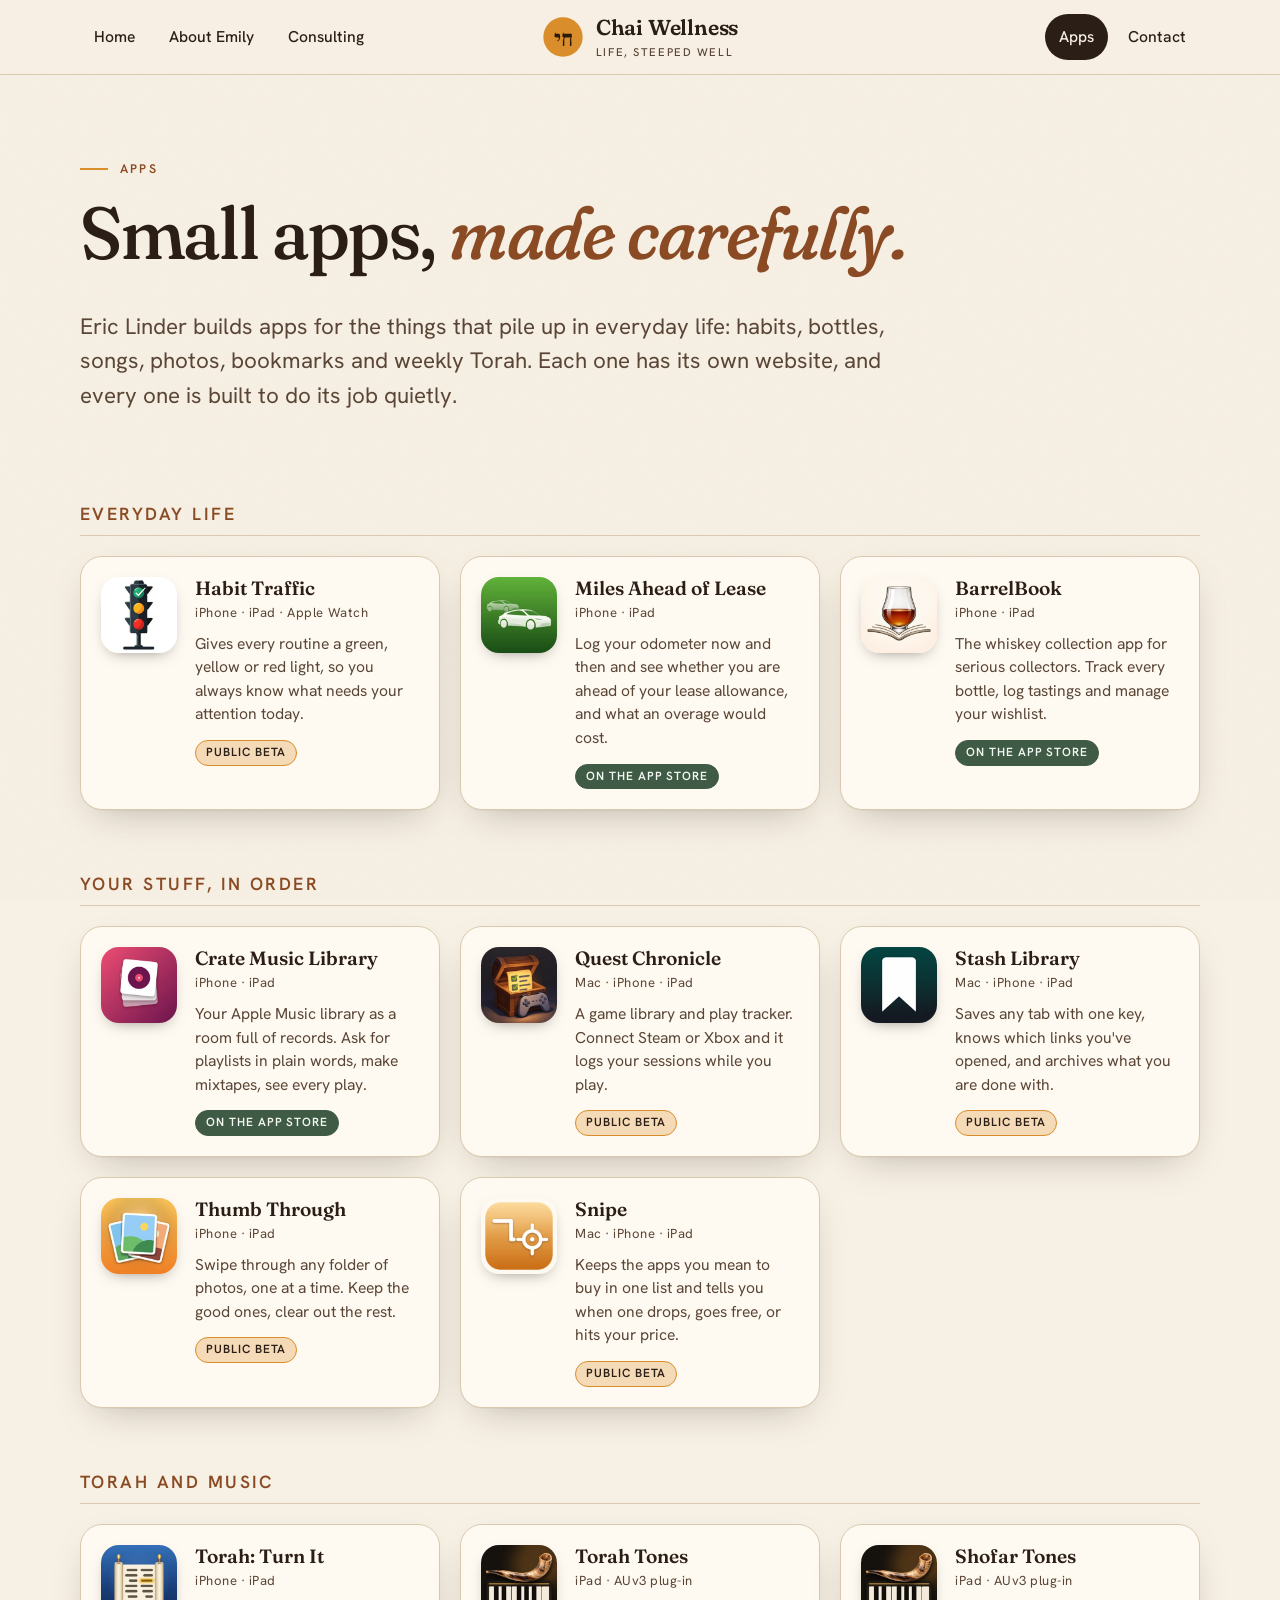
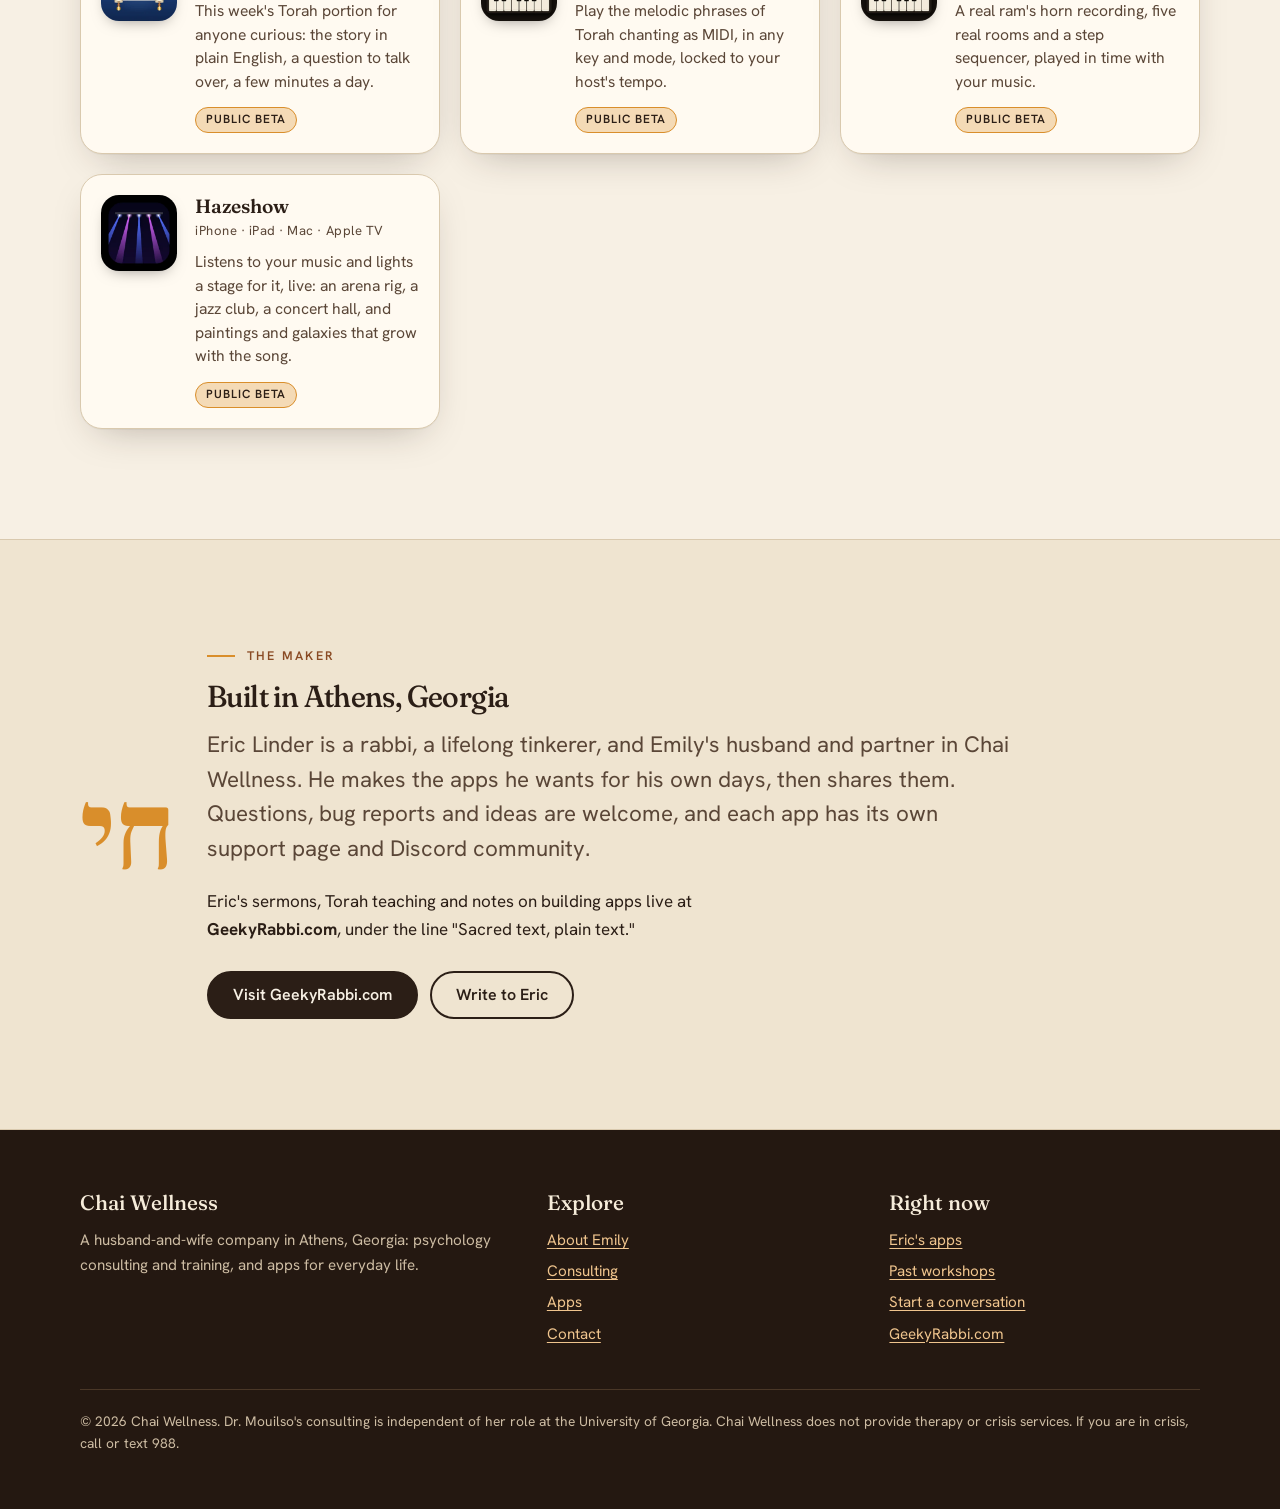
==== commit 17957ac4: "Add Hazeshow; Crate is on the App Store" ====
--- a/apps.html
+++ b/apps.html
@@ -4,9 +4,9 @@
 <meta charset="utf-8">
 <meta name="viewport" content="width=device-width, initial-scale=1">
 <title>Apps by Eric Linder | Chai Wellness</title>
-<meta name="description" content="Eleven small, careful apps for iPhone, iPad, Mac and Apple Watch: habits, collections, music, photos, prices, and Torah.">
+<meta name="description" content="Twelve small, careful apps for iPhone, iPad, Mac, Apple Watch and Apple TV: habits, collections, music, photos, prices, and Torah.">
 <meta property="og:title" content="Apps by Eric Linder | Chai Wellness">
-<meta property="og:description" content="Eleven small, careful apps for iPhone, iPad, Mac and Apple Watch: habits, collections, music, photos, prices, and Torah.">
+<meta property="og:description" content="Twelve small, careful apps for iPhone, iPad, Mac, Apple Watch and Apple TV: habits, collections, music, photos, prices, and Torah.">
 <meta property="og:type" content="website">
 <meta property="og:image" content="og-image.jpg">
 <meta name="twitter:card" content="summary_large_image">
@@ -32,7 +32,7 @@
 </div></section>
 
 <section id="all" style="padding-top:20px"><div class="wrap">
-<div class="app-group"><h3>Everyday life</h3><div class="apps"><a class="app" href="https://habittraffic.com" rel="noopener"><img src="img/apps/habit-traffic.webp" width="76" height="76" alt="" loading="lazy"><div><h4>Habit Traffic</h4><div class="plat">iPhone · iPad · Apple Watch</div><p>Gives every routine a green, yellow or red light, so you always know what needs your attention today.</p><span class="tag beta">Public beta</span></div></a><a class="app" href="https://apps.apple.com/us/app/miles-ahead-of-lease/id6751857922" rel="noopener"><img src="img/apps/miles-ahead.webp" width="76" height="76" alt="" loading="lazy"><div><h4>Miles Ahead of Lease</h4><div class="plat">iPhone · iPad</div><p>Log your odometer now and then and see whether you are ahead of your lease allowance, and what an overage would cost.</p><span class="tag live">On the App Store</span></div></a><a class="app" href="https://apps.apple.com/us/app/barrelbook/id6751058765" rel="noopener"><img src="img/apps/barrelbook.webp" width="76" height="76" alt="" loading="lazy"><div><h4>BarrelBook</h4><div class="plat">iPhone · iPad</div><p>The whiskey collection app for serious collectors. Track every bottle, log tastings and manage your wishlist.</p><span class="tag live">On the App Store</span></div></a></div></div><div class="app-group"><h3>Your stuff, in order</h3><div class="apps"><a class="app" href="https://cratemusicapp.com" rel="noopener"><img src="img/apps/crate.webp" width="76" height="76" alt="" loading="lazy"><div><h4>Crate Music Library</h4><div class="plat">iPhone · iPad</div><p>Your Apple Music library as a room full of records. Ask for playlists in plain words, make mixtapes, see every play.</p><span class="tag soon">Coming soon</span></div></a><a class="app" href="https://questchronicleapp.com" rel="noopener"><img src="img/apps/quest-chronicle.webp" width="76" height="76" alt="" loading="lazy"><div><h4>Quest Chronicle</h4><div class="plat">Mac · iPhone · iPad</div><p>A game library and play tracker. Connect Steam or Xbox and it logs your sessions while you play.</p><span class="tag beta">Public beta</span></div></a><a class="app" href="https://stashlibraryapp.com" rel="noopener"><img src="img/apps/stash.webp" width="76" height="76" alt="" loading="lazy"><div><h4>Stash Library</h4><div class="plat">Mac · iPhone · iPad</div><p>Saves any tab with one key, knows which links you&#x27;ve opened, and archives what you are done with.</p><span class="tag beta">Public beta</span></div></a><a class="app" href="https://thumbthroughapp.com" rel="noopener"><img src="img/apps/thumb-through.webp" width="76" height="76" alt="" loading="lazy"><div><h4>Thumb Through</h4><div class="plat">iPhone · iPad</div><p>Swipe through any folder of photos, one at a time. Keep the good ones, clear out the rest.</p><span class="tag beta">Public beta</span></div></a><a class="app" href="https://snipeappsales.com" rel="noopener"><img src="img/apps/snipe.webp" width="76" height="76" alt="" loading="lazy"><div><h4>Snipe</h4><div class="plat">Mac · iPhone · iPad</div><p>Keeps the apps you mean to buy in one list and tells you when one drops, goes free, or hits your price.</p><span class="tag beta">Public beta</span></div></a></div></div><div class="app-group"><h3>Torah and music</h3><div class="apps"><a class="app" href="https://torahturnit.com" rel="noopener"><img src="img/apps/torah-turn-it.webp" width="76" height="76" alt="" loading="lazy"><div><h4>Torah: Turn It</h4><div class="plat">iPhone · iPad</div><p>This week&#x27;s Torah portion for anyone curious: the story in plain English, a question to talk over, a few minutes a day.</p><span class="tag beta">Public beta</span></div></a><a class="app" href="https://torahtones.com" rel="noopener"><img src="img/apps/torah-tones.webp" width="76" height="76" alt="" loading="lazy"><div><h4>Torah Tones</h4><div class="plat">iPad · AUv3 plug-in</div><p>Play the melodic phrases of Torah chanting as MIDI, in any key and mode, locked to your host&#x27;s tempo.</p><span class="tag beta">Public beta</span></div></a><a class="app" href="https://eroxx.github.io/shofartones-website/" rel="noopener"><img src="img/apps/shofar-tones.webp" width="76" height="76" alt="" loading="lazy"><div><h4>Shofar Tones</h4><div class="plat">iPad · AUv3 plug-in</div><p>A real ram&#x27;s horn recording, five real rooms and a step sequencer, played in time with your music.</p><span class="tag beta">Public beta</span></div></a></div></div>
+<div class="app-group"><h3>Everyday life</h3><div class="apps"><a class="app" href="https://habittraffic.com" rel="noopener"><img src="img/apps/habit-traffic.webp" width="76" height="76" alt="" loading="lazy"><div><h4>Habit Traffic</h4><div class="plat">iPhone · iPad · Apple Watch</div><p>Gives every routine a green, yellow or red light, so you always know what needs your attention today.</p><span class="tag beta">Public beta</span></div></a><a class="app" href="https://apps.apple.com/us/app/miles-ahead-of-lease/id6751857922" rel="noopener"><img src="img/apps/miles-ahead.webp" width="76" height="76" alt="" loading="lazy"><div><h4>Miles Ahead of Lease</h4><div class="plat">iPhone · iPad</div><p>Log your odometer now and then and see whether you are ahead of your lease allowance, and what an overage would cost.</p><span class="tag live">On the App Store</span></div></a><a class="app" href="https://apps.apple.com/us/app/barrelbook/id6751058765" rel="noopener"><img src="img/apps/barrelbook.webp" width="76" height="76" alt="" loading="lazy"><div><h4>BarrelBook</h4><div class="plat">iPhone · iPad</div><p>The whiskey collection app for serious collectors. Track every bottle, log tastings and manage your wishlist.</p><span class="tag live">On the App Store</span></div></a></div></div><div class="app-group"><h3>Your stuff, in order</h3><div class="apps"><a class="app" href="https://apps.apple.com/us/app/crate-music-library/id6814223022" rel="noopener"><img src="img/apps/crate.webp" width="76" height="76" alt="" loading="lazy"><div><h4>Crate Music Library</h4><div class="plat">iPhone · iPad</div><p>Your Apple Music library as a room full of records. Ask for playlists in plain words, make mixtapes, see every play.</p><span class="tag live">On the App Store</span></div></a><a class="app" href="https://questchronicleapp.com" rel="noopener"><img src="img/apps/quest-chronicle.webp" width="76" height="76" alt="" loading="lazy"><div><h4>Quest Chronicle</h4><div class="plat">Mac · iPhone · iPad</div><p>A game library and play tracker. Connect Steam or Xbox and it logs your sessions while you play.</p><span class="tag beta">Public beta</span></div></a><a class="app" href="https://stashlibraryapp.com" rel="noopener"><img src="img/apps/stash.webp" width="76" height="76" alt="" loading="lazy"><div><h4>Stash Library</h4><div class="plat">Mac · iPhone · iPad</div><p>Saves any tab with one key, knows which links you&#x27;ve opened, and archives what you are done with.</p><span class="tag beta">Public beta</span></div></a><a class="app" href="https://thumbthroughapp.com" rel="noopener"><img src="img/apps/thumb-through.webp" width="76" height="76" alt="" loading="lazy"><div><h4>Thumb Through</h4><div class="plat">iPhone · iPad</div><p>Swipe through any folder of photos, one at a time. Keep the good ones, clear out the rest.</p><span class="tag beta">Public beta</span></div></a><a class="app" href="https://snipeappsales.com" rel="noopener"><img src="img/apps/snipe.webp" width="76" height="76" alt="" loading="lazy"><div><h4>Snipe</h4><div class="plat">Mac · iPhone · iPad</div><p>Keeps the apps you mean to buy in one list and tells you when one drops, goes free, or hits your price.</p><span class="tag beta">Public beta</span></div></a></div></div><div class="app-group"><h3>Torah and music</h3><div class="apps"><a class="app" href="https://torahturnit.com" rel="noopener"><img src="img/apps/torah-turn-it.webp" width="76" height="76" alt="" loading="lazy"><div><h4>Torah: Turn It</h4><div class="plat">iPhone · iPad</div><p>This week&#x27;s Torah portion for anyone curious: the story in plain English, a question to talk over, a few minutes a day.</p><span class="tag beta">Public beta</span></div></a><a class="app" href="https://torahtones.com" rel="noopener"><img src="img/apps/torah-tones.webp" width="76" height="76" alt="" loading="lazy"><div><h4>Torah Tones</h4><div class="plat">iPad · AUv3 plug-in</div><p>Play the melodic phrases of Torah chanting as MIDI, in any key and mode, locked to your host&#x27;s tempo.</p><span class="tag beta">Public beta</span></div></a><a class="app" href="https://eroxx.github.io/shofartones-website/" rel="noopener"><img src="img/apps/shofar-tones.webp" width="76" height="76" alt="" loading="lazy"><div><h4>Shofar Tones</h4><div class="plat">iPad · AUv3 plug-in</div><p>A real ram&#x27;s horn recording, five real rooms and a step sequencer, played in time with your music.</p><span class="tag beta">Public beta</span></div></a><a class="app" href="https://hazeshow.com" rel="noopener"><img src="img/apps/hazeshow.webp" width="76" height="76" alt="" loading="lazy"><div><h4>Hazeshow</h4><div class="plat">iPhone · iPad · Mac · Apple TV</div><p>Listens to your music and lights a stage for it, live: an arena rig, a jazz club, a concert hall, and paintings and galaxies that grow with the song.</p><span class="tag beta">Public beta</span></div></a></div></div>
 </div></section>
 
 <section class="band"><div class="wrap maker">
--- a/style.css
+++ b/style.css
@@ -207,3 +207,8 @@
 }
 
 .aside { margin: 28px 0 0; color: var(--ink-soft); max-width: 44em; }
+
+.kicker { margin-top: 20px; font: 600 .76rem/1 var(--body); letter-spacing: .16em; text-transform: uppercase; color: var(--chai); }
+.kicker + h3 { margin-top: 10px; }
+.who { font-weight: 600; margin: 4px 0 20px; color: var(--ink); }
+.hero .lede + .lede { margin-top: -.3em; }
